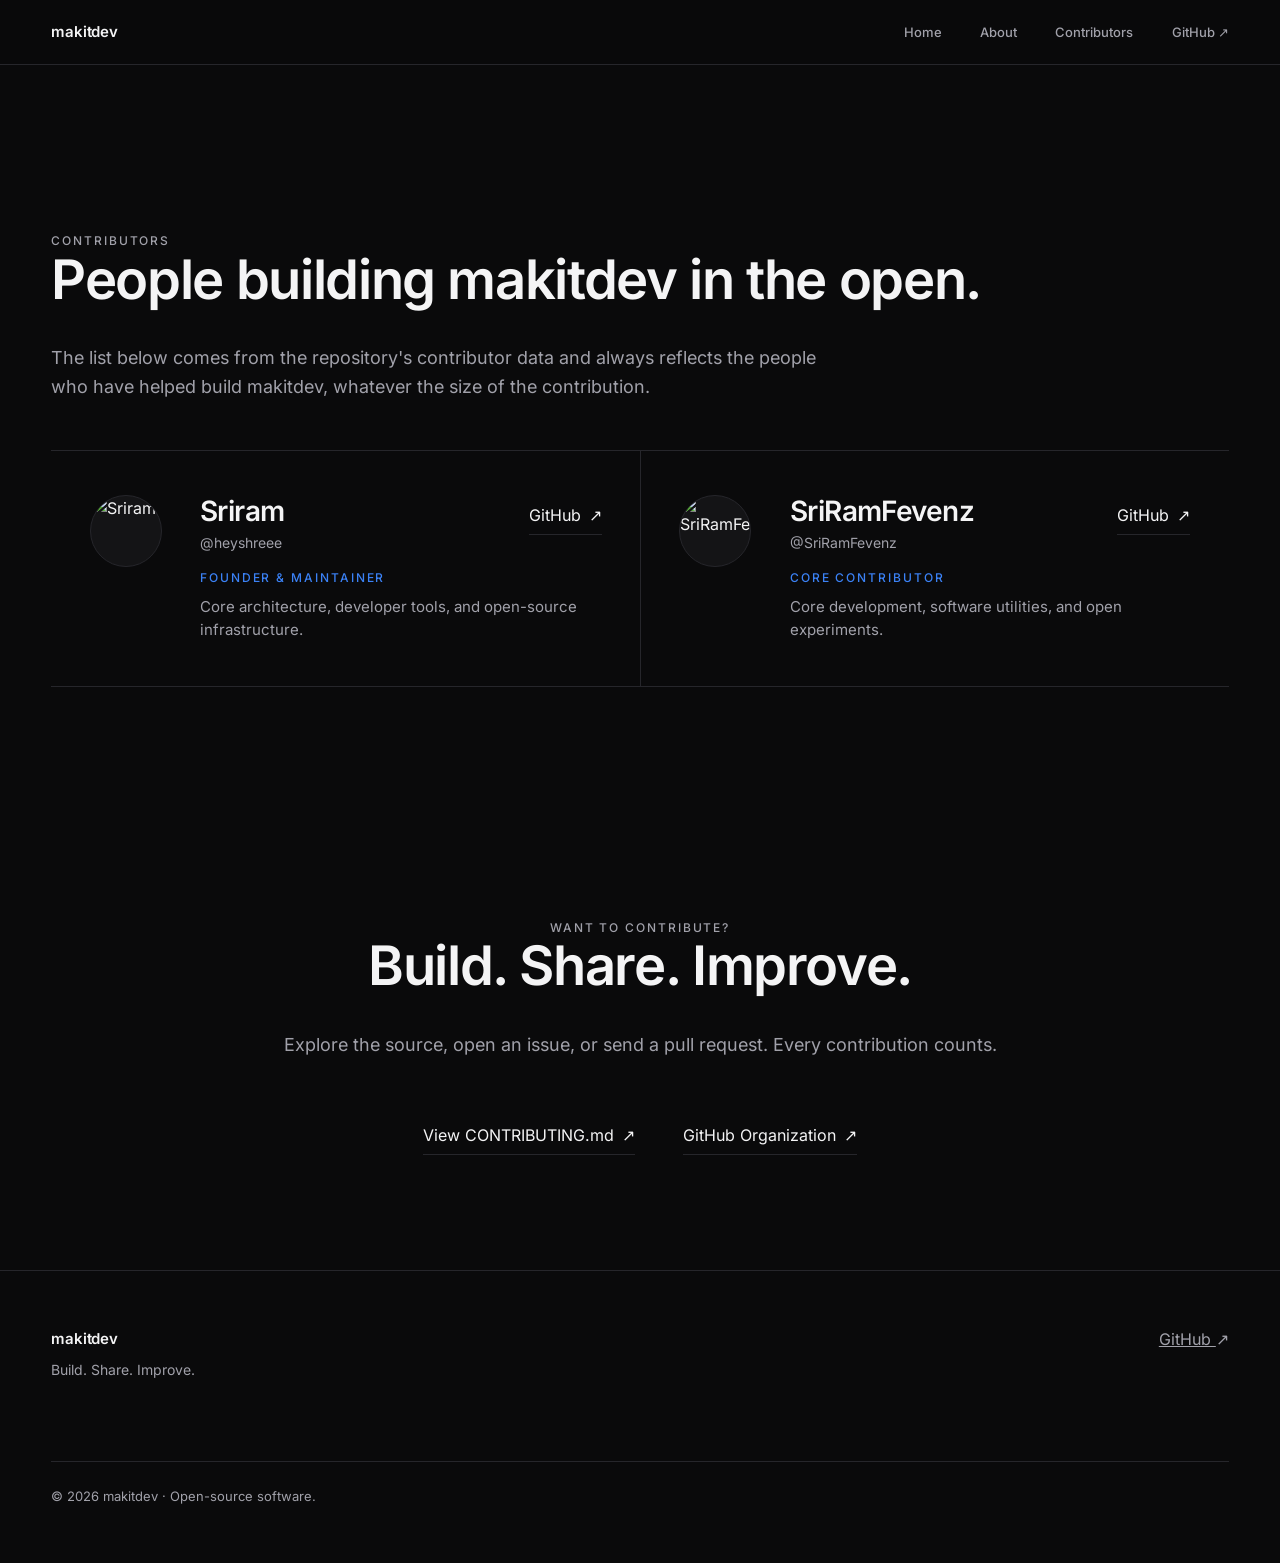
==== contributors/index.html @ a0f76de4 "Merge pull request #1 from heyshreee/main production" ====
<!DOCTYPE html>
<html lang="en">
<head>
  <meta charset="UTF-8">
  <meta name="viewport" content="width=device-width, initial-scale=1">
  <title>Contributors — makitdev</title>
  <meta name="description" content="The people building makitdev, an open-source organization, in the open.">
  <meta name="theme-color" content="#0a0a0b">

  <meta property="og:type" content="website">
  <meta property="og:title" content="Contributors — Build. Share. Improve.">
  <meta property="og:description" content="People building makitdev in the open.">
  <meta property="og:site_name" content="makitdev">

  <link rel="icon" type="image/svg+xml" href="../assets/images/favicon.svg">
  <link rel="preload" href="../assets/fonts/inter-latin.woff2" as="font" type="font/woff2" crossorigin>
  <link rel="stylesheet" href="../assets/css/main.css">
  <link rel="stylesheet" href="../assets/css/contributors.css">

  <script>
    (function () {
      var d = document.documentElement;
      d.classList.add("js");
      if (window.matchMedia("(prefers-reduced-motion: reduce)").matches) {
        d.classList.add("is-loaded");
      } else {
        requestAnimationFrame(function () {
          d.classList.add("is-loaded");
        });
      }
    })();
  </script>
</head>
<body>

  <a class="skip-link" href="#main">Skip to content</a>

  <header class="site-header">
    <div class="container nav-inner">
      <a class="brand" href="../index.html">makitdev</a>
      <nav aria-label="Primary">
        <ul class="nav-links">
          <li><a href="../index.html">Home</a></li>
          <li><a href="../index.html#about">About</a></li>
          <li><a href="./" aria-current="page">Contributors</a></li>
          <li><a class="nav-gh" href="https://github.com/makitdev" target="_blank" rel="noopener noreferrer">GitHub <span class="arrow" aria-hidden="true">↗</span></a></li>
        </ul>
      </nav>
    </div>
  </header>

  <main id="main">

    <!-- Intro -->
    <section class="section" id="contributors" aria-labelledby="contributors-title">
      <div class="container">
        <p class="label">Contributors</p>
        <h1 class="section-title" id="contributors-title">People building makitdev in the open.</h1>
        <p class="statement-copy">The list below comes from the repository's contributor data and always reflects the people who have helped build makitdev, whatever the size of the contribution.</p>
      </div>
    </section>

    <!-- Roster -->
    <section class="section section--tight" id="roster" aria-labelledby="roster-heading">
      <div class="container">
        <h2 class="sr-only" id="roster-heading">Contributor list</h2>
        <ul class="contributors-grid" id="contributors-grid" aria-label="Contributors"></ul>
      </div>
    </section>

    <!-- Contribute -->
    <section class="section section--tight" id="contribute" aria-labelledby="contribute-title">
      <div class="container center">
        <p class="label reveal">Want to contribute?</p>
        <h2 class="section-title reveal" id="contribute-title" style="--reveal-delay: 90ms">Build. Share. Improve.</h2>
        <p class="statement-copy reveal" style="--reveal-delay: 160ms">Explore the source, open an issue, or send a pull request. Every contribution counts.</p>
        <div class="cta-actions reveal" style="--reveal-delay: 240ms">
          <a class="tlink" href="../CONTRIBUTING.md">View CONTRIBUTING.md <span class="arrow" aria-hidden="true">↗</span></a>
          <a class="tlink" href="https://github.com/makitdev" target="_blank" rel="noopener noreferrer">GitHub Organization <span class="arrow" aria-hidden="true">↗</span></a>
        </div>
      </div>
    </section>

  </main>

  <footer class="site-footer">
    <div class="container">
      <div class="footer-top">
        <div>
          <p class="footer-brand">makitdev</p>
          <p class="footer-tagline">Build. Share. Improve.</p>
        </div>
        <a href="https://github.com/makitdev" target="_blank" rel="noopener noreferrer">
          GitHub <span class="arrow" aria-hidden="true">↗</span>
        </a>
      </div>
      <div class="footer-bottom">
        <p>© 2026 makitdev · Open-source software.</p>
      </div>
    </div>
  </footer>

  <script src="../assets/js/main.js" defer></script>
  <script src="../assets/data/contributors.js" defer></script>
  <script src="../assets/js/contributors.js" defer></script>
</body>
</html>
---- assets/css/main.css ----
/* ==========================================================================
   makitdev — editorial stylesheet
   Build. Share. Improve.
   ========================================================================== */

/* ---- Fonts (self-hosted Latin subset of Inter, weights 400–700) --------- */

@font-face {
  font-family: "Inter";
  font-style: normal;
  font-weight: 400 700;
  font-display: swap;
  src: url("../fonts/inter-latin.woff2") format("woff2");
}

/* ---- Design tokens -------------------------------------------------------- */

:root {
  color-scheme: dark;

  --bg: #0a0a0b;
  --surface: #141416;
  --text: #f4f4f5;
  --text-secondary: #a1a1aa;
  --accent: #3b82f6;
  --border: #26262b;

  --container: 1400px;
  --gutter: clamp(24px, 4vw, 64px);

  --font-sans: "Inter", -apple-system, BlinkMacSystemFont, "Helvetica Neue",
    Helvetica, Arial, sans-serif;

  --ease: cubic-bezier(0.16, 1, 0.3, 1);
  --dur: 600ms;
}

/* ---- Base ----------------------------------------------------------------- */

*,
*::before,
*::after {
  box-sizing: border-box;
}

html {
  scroll-behavior: smooth;
  -webkit-text-size-adjust: 100%;
}

body {
  margin: 0;
  background: var(--bg);
  color: var(--text);
  font-family: var(--font-sans);
  font-size: 16px;
  line-height: 1.6;
  overflow-x: clip;
  -webkit-font-smoothing: antialiased;
  -moz-osx-font-smoothing: grayscale;
  text-rendering: optimizeLegibility;
}

::selection {
  background: var(--accent);
  color: #ffffff;
}

img,
svg {
  max-width: 100%;
  height: auto;
  display: block;
}

a {
  color: inherit;
}

a:focus-visible,
button:focus-visible {
  outline: 2px solid var(--accent);
  outline-offset: 4px;
  border-radius: 2px;
}

:focus:not(:focus-visible) {
  outline: none;
}

.container {
  width: 100%;
  max-width: var(--container);
  margin-inline: auto;
  padding-inline: var(--gutter);
}

/* ---- Low-level utilities --------------------------------------------------- */

.sr-only {
  position: absolute;
  width: 1px;
  height: 1px;
  padding: 0;
  margin: -1px;
  overflow: hidden;
  clip: rect(0 0 0 0);
  white-space: nowrap;
  border: 0;
}

.label {
  font-size: 12px;
  font-weight: 500;
  letter-spacing: 0.16em;
  text-transform: uppercase;
  color: var(--text-secondary);
  margin: 0;
}

.arrow {
  display: inline-block;
  font-style: normal;
  transition: transform 300ms var(--ease);
}

/* A refined text link with a moving arrow and a smooth underline. */
.tlink {
  display: inline-flex;
  align-items: baseline;
  gap: 0.5em;
  padding-bottom: 0.3em;
  color: var(--text);
  text-decoration: none;
  border-bottom: 1px solid var(--border);
  transition: color 300ms var(--ease), border-color 300ms var(--ease);
}

.tlink:hover,
.tlink:focus-visible {
  color: var(--accent);
  border-bottom-color: var(--accent);
}

.tlink:hover .arrow,
.tlink:focus-visible .arrow {
  transform: translateX(6px);
}

/* ---- Skip link / a11y ------------------------------------------------------- */

.skip-link {
  position: absolute;
  top: -48px;
  left: 16px;
  z-index: 200;
  padding: 10px 16px;
  background: var(--text);
  color: var(--bg);
  font-size: 14px;
  text-decoration: none;
  transition: top 200ms var(--ease);
}

.skip-link:focus {
  top: 16px;
}

/* ---- Navigation -------------------------------------------------------------- */

.site-header {
  position: sticky;
  top: 0;
  z-index: 100;
  background: rgba(10, 10, 11, 0.86);
  border-bottom: 1px solid var(--border);
  transition: background 300ms var(--ease), box-shadow 300ms var(--ease);
}

.js .site-header.is-scrolled {
  background: rgba(10, 10, 11, 0.95);
  box-shadow: 0 1px 0 rgba(0, 0, 0, 0.4);
}

.nav-inner {
  display: flex;
  align-items: center;
  justify-content: space-between;
  min-height: 64px;
}

.brand {
  font-size: 15px;
  font-weight: 600;
  letter-spacing: -0.01em;
  text-decoration: none;
}

.nav-links {
  display: flex;
  align-items: center;
  gap: clamp(20px, 3vw, 40px);
  list-style: none;
  margin: 0;
  padding: 0;
}

.nav-links a {
  font-size: 13px;
  font-weight: 500;
  color: var(--text-secondary);
  text-decoration: none;
  transition: color 250ms var(--ease);
}

.nav-links a:hover,
.nav-links a:focus-visible {
  color: var(--accent);
}

/* ---- Sections ----------------------------------------------------------------- */

.section {
  padding-block: clamp(96px, 13vw, 168px);
}

.section--tight {
  padding-block: clamp(72px, 9vw, 120px);
}

/* ---- Hero ---------------------------------------------------------------------- */

.hero {
  position: relative;
  min-height: min(92vh, 980px);
  display: flex;
  align-items: center;
  padding-block: clamp(120px, 16vh, 200px) clamp(96px, 14vh, 180px);
}

.hero-inner {
  width: 100%;
}

.hero .label {
  margin-bottom: clamp(28px, 4vw, 48px);
}

.hero h1 {
  margin: 0 0 clamp(28px, 4vw, 48px);
  font-size: clamp(3rem, 9vw, 8rem);
  font-weight: 600;
  line-height: 0.98;
  letter-spacing: -0.035em;
}

.hero h1 .line {
  display: block;
}

.hero p {
  margin: 0 0 clamp(40px, 5vw, 64px);
  max-width: 34em;
  font-size: clamp(1.05rem, 1.5vw, 1.25rem);
  color: var(--text-secondary);
}

.hero-cta {
  font-size: 15px;
  font-weight: 500;
  letter-spacing: 0.01em;
}

/* Hero entrance: hidden only when JS is available. */
.js .hero [data-hero] {
  opacity: 0;
  transform: translateY(20px);
  transition: opacity var(--dur) var(--ease),
    transform var(--dur) var(--ease);
}

.js.is-loaded .hero [data-hero] {
  opacity: 1;
  transform: translateY(0);
}

/* Transition delays (stagger) applied via inline style="--hero-delay: Nms". */
.js .hero [data-hero] {
  transition-delay: var(--hero-delay, 0ms);
}

/* ---- Introduction --------------------------------------------------------------- */

.about-grid {
  display: grid;
  grid-template-columns: minmax(180px, 240px) 1fr;
  gap: clamp(24px, 6vw, 96px);
}

#about {
  scroll-margin-top: 88px;
}

.section-title {
  margin: 0 0 36px;
  font-size: clamp(2rem, 4.5vw, 3.4rem);
  font-weight: 600;
  line-height: 1.06;
  letter-spacing: -0.025em;
}

.section-copy p {
  margin: 0 0 1.25em;
  max-width: 42em;
  font-size: clamp(1.05rem, 1.4vw, 1.2rem);
  color: var(--text-secondary);
}

.section-copy p:last-child {
  margin-bottom: 0;
}

/* ---- Principles ----------------------------------------------------------------- */

.principles {
  display: grid;
}

.principle {
  display: grid;
  grid-template-columns: minmax(56px, 90px) minmax(160px, 240px) 1fr;
  column-gap: clamp(24px, 5vw, 64px);
  row-gap: 16px;
  align-items: baseline;
  padding-block: clamp(40px, 5vw, 56px);
  border-top: 1px solid var(--border);
}

.principle:last-child {
  border-bottom: 1px solid var(--border);
}

.principle-num {
  font-size: 13px;
  font-weight: 500;
  letter-spacing: 0.16em;
  color: var(--text-secondary);
}

.principle h3 {
  margin: 0;
  font-size: clamp(1.5rem, 3vw, 2.4rem);
  font-weight: 600;
  line-height: 1.05;
  letter-spacing: -0.02em;
}

.principle p {
  margin: 0;
  max-width: 30em;
  font-size: clamp(1rem, 1.3vw, 1.125rem);
  color: var(--text-secondary);
}

.section-head {
  margin-bottom: clamp(48px, 7vw, 88px);
}

/* ---- What we build --------------------------------------------------------------- */

.wwb-grid {
  display: grid;
  grid-template-columns: repeat(2, 1fr);
  border-top: 1px solid var(--border);
  border-bottom: 1px solid var(--border);
  list-style: none;
  margin: 0;
  padding: 0;
}

.cat {
  position: relative;
  display: block;
  padding: clamp(32px, 3.5vw, 48px) clamp(24px, 3vw, 40px);
  border-left: 1px solid var(--border);
  border-top: 1px solid var(--border);
  transition: transform 300ms var(--ease), background-color 300ms var(--ease);
}

/* Keep the outside grid clean: children offset the shared border. */
.wwb-grid > .cat:nth-child(n + 3) {
  border-top: 1px solid var(--border);
}

.cat:first-child,
.cat:nth-child(3) {
  border-left: 0;
}

.cat:hover,
.cat:focus-visible {
  background: var(--surface);
  transform: translateX(6px);
}

.cat-top {
  display: flex;
  align-items: baseline;
  justify-content: space-between;
  gap: 16px;
  min-height: 2.5rem;
}

.cat h3 {
  margin: 0;
  font-size: clamp(1.25rem, 2.4vw, 1.75rem);
  font-weight: 600;
  letter-spacing: -0.02em;
  line-height: 1.1;
}

.cat .arrow {
  color: var(--text-secondary);
  font-size: clamp(1.1rem, 2vw, 1.4rem);
  transition: transform 300ms var(--ease), color 300ms var(--ease);
}

.cat:hover .arrow,
.cat:focus-visible .arrow {
  color: var(--accent);
  transform: translateX(6px);
}

.cat-desc {
  margin: 12px 0 0;
  font-size: 15px;
  color: var(--text-secondary);
  max-width: 30em;
}

/* Description layered in on hover (with a focus/touch fallback below). */
.cat-desc {
  display: none;
}

.cat:hover .cat-desc,
.cat:focus-visible .cat-desc {
  display: block;
}

/* Touch / no-precision-pointer devices: always show the description. */
@media (hover: none) {
  .cat-desc {
    display: block;
  }
}

/* ---- Open source ------------------------------------------------------------------- */

.center {
  text-align: center;
  max-width: 52em;
  margin-inline: auto;
}

.statement-copy {
  margin: 0;
  font-size: clamp(1.05rem, 1.4vw, 1.2rem);
  color: var(--text-secondary);
}

.flow {
  display: grid;
  justify-items: center;
  margin: clamp(64px, 9vw, 120px) auto 0;
  max-width: 420px;
  list-style: none;
  padding: 0;
}

.flow-step {
  font-size: clamp(1.125rem, 2vw, 1.5rem);
  font-weight: 600;
  letter-spacing: 0.18em;
  text-transform: uppercase;
  margin: 0;
}

.flow-arrow {
  color: var(--text-secondary);
  font-size: 14px;
  margin: 18px 0;
  line-height: 1;
}

/* ---- CTA ---------------------------------------------------------------------------- */

.cta-link {
  display: inline-flex;
  align-items: baseline;
  gap: 0.4em;
  margin-top: clamp(48px, 7vw, 88px);
  padding-bottom: 0.15em;
  font-size: clamp(1.6rem, 3.2vw, 2.75rem);
  font-weight: 500;
  letter-spacing: -0.02em;
  color: var(--text);
  text-decoration: none;
  background-image: linear-gradient(var(--accent), var(--accent));
  background-repeat: no-repeat;
  background-position: 0 100%;
  background-size: 0% 2px;
  transition: color 350ms var(--ease), background-size 450ms var(--ease);
}

.cta-link .arrow {
  font-size: 0.7em;
}

.cta-link:hover,
.cta-link:focus-visible {
  color: var(--accent);
  background-size: 100% 2px;
}

.cta-link:hover .arrow,
.cta-link:focus-visible .arrow {
  transform: translateX(6px);
}

/* ---- Footer ---------------------------------------------------------------------------- */

.site-footer {
  border-top: 1px solid var(--border);
  padding-block: 56px;
  color: var(--text-secondary);
}

.footer-top {
  display: grid;
  grid-template-columns: 1fr auto;
  gap: 32px;
  align-items: start;
}

.footer-brand {
  margin: 0 0 8px;
  font-size: 15px;
  font-weight: 600;
  letter-spacing: -0.01em;
  color: var(--text);
}

.footer-tagline {
  margin: 0;
  font-size: 14px;
}

.footer-bottom {
  display: flex;
  flex-wrap: wrap;
  gap: 8px 24px;
  justify-content: space-between;
  margin-top: clamp(48px, 7vw, 80px);
  padding-top: 24px;
  border-top: 1px solid var(--border);
  font-size: 13px;
}

.footer-bottom p {
  margin: 0;
}

.footer a {
  font-size: 14px;
  font-weight: 500;
  color: var(--text);
  text-decoration: none;
  transition: color 250ms var(--ease);
}

.footer a:hover,
.footer a:focus-visible {
  color: var(--accent);
}

/* ---- Scroll reveal ----------------------------------------------------------------------- */

/* Hidden only when JS is available; otherwise content stays visible. */
.js .reveal {
  opacity: 0;
  transform: translateY(25px);
}

.js .reveal.in-view {
  opacity: 1;
  transform: translateY(0);
  transition: opacity var(--dur) var(--ease),
    transform var(--dur) var(--ease);
  transition-delay: var(--reveal-delay, 0ms);
}

/* ---- Responsive ------------------------------------------------------------------------------ */

@media (max-width: 1024px) {
  .about-grid {
    grid-template-columns: minmax(140px, 180px) 1fr;
  }
}

@media (max-width: 860px) {
  .about-grid {
    grid-template-columns: 1fr;
    gap: 20px;
  }

  .principle {
    grid-template-columns: 64px 1fr;
  }

  .principle p {
    grid-column: 1 / -1;
    margin-left: 0;
  }

  .wwb-grid {
    grid-template-columns: 1fr;
  }

  .wwb-grid > .cat:nth-child(n + 2) {
    border-top: 1px solid var(--border);
  }

  .cat {
    border-left: 0;
  }

  .contributors-grid {
    grid-template-columns: 1fr;
  }

  .contributors-grid > .contributor:nth-child(n + 2) {
    border-top: 1px solid var(--border);
  }

  .contributor {
    border-left: 0;
  }

  .footer-top {
    grid-template-columns: 1fr;
  }
}

@media (max-width: 480px) {
  :root {
    --gutter: 20px;
  }

  .nav-links .nav-gh {
    display: none;
  }

  .hero h1 {
    letter-spacing: -0.03em;
  }
}

/* ---- Contributors ------------------------------------------------------------------------------- */

#contributors {
  scroll-margin-top: 88px;
}

#contributors.section {
  padding-bottom: clamp(32px, 4vw, 48px);
}

#contributors .statement-copy {
  max-width: 44em;
}

#roster.section--tight {
  padding-top: 0;
}

.contributors-grid {
  display: grid;
  grid-template-columns: repeat(2, minmax(0, 1fr));
  border-top: 1px solid var(--border);
  border-bottom: 1px solid var(--border);
  list-style: none;
  margin: 0;
  padding: 0;
}

.contributor {
  position: relative;
  display: grid;
  grid-template-columns: clamp(56px, 7vw, 72px) minmax(0, 1fr);
  align-items: start;
  gap: clamp(20px, 3vw, 40px);
  padding: clamp(32px, 3.5vw, 48px) clamp(24px, 3vw, 40px);
  border-left: 1px solid var(--border);
  border-top: 1px solid var(--border);
  border-top: 0;
  transition: background-color 300ms var(--ease), transform 300ms var(--ease);
}

/* Keep the outside grid clean: children offset the shared border. */
/* Keep the outside grid clean: left-column children have no left border */
.contributors-grid > .contributor:nth-child(2n + 1) {
  border-left: 0;
}

/* Row 2 and beyond get top divider border */
.contributors-grid > .contributor:nth-child(n + 3) {
  border-top: 1px solid var(--border);
}

.contributor:first-child,
.contributor:nth-child(3) {
  border-left: 0;
}

.contributor:hover,
.contributor:focus-within {
  background: var(--surface);
  transform: translateX(6px);
}

.contributor-avatar {
  width: 100%;
  aspect-ratio: 1;
  border-radius: 50%;
  border: 1px solid var(--border);
  background: var(--surface);
  object-fit: cover;
  flex-shrink: 0;
}

.contributor-body {
  min-width: 0;
}

.contributor-head {
  display: flex;
  align-items: baseline;
  justify-content: space-between;
  flex-wrap: wrap;
  gap: 8px 20px;
  margin-bottom: 12px;
  margin-bottom: 14px;
}

.contributor-name {
  margin: 0;
  font-size: clamp(1.25rem, 2.4vw, 1.75rem);
  font-weight: 600;
  letter-spacing: -0.02em;
  line-height: 1.15;
}

.contributor-handle {
  margin: 4px 0 14px;
  margin: 4px 0 0;
  font-size: 14px;
  color: var(--text-secondary);
}

.contributor-link {
  white-space: nowrap;
  flex-shrink: 0;
}

.contributor-role {
  margin: 0 0 8px;
  font-size: 12px;
  font-weight: 500;
  letter-spacing: 0.16em;
  text-transform: uppercase;
  color: var(--accent);
}

.contributor-desc {
  margin: 0;
  max-width: 30em;
  max-width: 32em;
  font-size: 15px;
  line-height: 1.55;
  color: var(--text-secondary);
}

.contributor .arrow {
  transition: transform 300ms var(--ease), color 300ms var(--ease);
}

.contributor:hover .arrow,
.contributor:focus-within .arrow {
  color: var(--accent);
  transform: translateX(6px);
}

.cta-actions {
  display: flex;
  flex-wrap: wrap;
  justify-content: center;
  gap: clamp(24px, 4vw, 48px);
  margin-top: clamp(40px, 6vw, 64px);
}

/* ---- Reduced motion ----------------------------------------------------------------------------- */

@media (prefers-reduced-motion: reduce) {
  html {
    scroll-behavior: auto;
  }

  *,
  *::before,
  *::after {
    animation-duration: 0.001ms !important;
    animation-iteration-count: 1 !important;
    transition-duration: 0.001ms !important;
    scroll-behavior: auto !important;
  }

  .js .reveal,
  .js .hero [data-hero] {
    opacity: 1;
    transform: none;
    transition: none;
  }
}
---- assets/css/contributors.css ----
/* ==========================================================================
   makitdev — Contributors Page Layout & Alignment
   Philosophy: Clean editorial alignment, seamless vertical rhythm,
   and balanced responsive grid borders.
   ========================================================================== */

/* ---- Section Spacing & Vertical Rhythm ---------------------------------- */

#contributors.section {
  padding-bottom: clamp(32px, 4vw, 48px);
}

#contributors .statement-copy {
  max-width: 44em;
}

#roster.section--tight {
  padding-top: 0;
}

/* ---- Contributors Grid Layout & Borders --------------------------------- */

.contributors-grid {
  display: grid;
  grid-template-columns: repeat(2, minmax(0, 1fr));
  border-top: 1px solid var(--border);
  border-bottom: 1px solid var(--border);
  list-style: none;
  margin: 0;
  padding: 0;
}

/* Individual Contributor Item Layout */
.contributor {
  position: relative;
  display: grid;
  grid-template-columns: clamp(56px, 7vw, 72px) minmax(0, 1fr);
  align-items: start;
  gap: clamp(20px, 3vw, 40px);
  padding: clamp(32px, 3.5vw, 48px) clamp(24px, 3vw, 40px);
  border-left: 1px solid var(--border);
  border-top: 0;
  transition: background-color 300ms var(--ease), transform 300ms var(--ease);
}

/* Left column items have no left border to keep the grid exterior clean */
.contributors-grid > .contributor:nth-child(2n + 1) {
  border-left: 0;
}

/* Row 2 and beyond get top divider border */
.contributors-grid > .contributor:nth-child(n + 3) {
  border-top: 1px solid var(--border);
}

.contributor:hover,
.contributor:focus-within {
  background: var(--surface);
  transform: translateX(6px);
}

/* Contributor Avatar */
.contributor-avatar {
  width: 100%;
  aspect-ratio: 1;
  border-radius: 50%;
  border: 1px solid var(--border);
  background: var(--surface);
  object-fit: cover;
  flex-shrink: 0;
}

/* Contributor Body & Typography Alignment */
.contributor-body {
  min-width: 0;
}

.contributor-head {
  display: flex;
  align-items: baseline;
  justify-content: space-between;
  flex-wrap: wrap;
  gap: 8px 20px;
  margin-bottom: 14px;
}

.contributor-name {
  margin: 0;
  font-size: clamp(1.25rem, 2.4vw, 1.75rem);
  font-weight: 600;
  letter-spacing: -0.02em;
  line-height: 1.15;
}

.contributor-handle {
  margin: 4px 0 0;
  font-size: 14px;
  color: var(--text-secondary);
}

.contributor-link {
  white-space: nowrap;
  flex-shrink: 0;
}

.contributor-role {
  margin: 0 0 8px;
  font-size: 12px;
  font-weight: 500;
  letter-spacing: 0.16em;
  text-transform: uppercase;
  color: var(--accent);
}

.contributor-desc {
  margin: 0;
  max-width: 32em;
  font-size: 15px;
  line-height: 1.55;
  color: var(--text-secondary);
}

.contributor .arrow {
  transition: transform 300ms var(--ease), color 300ms var(--ease);
}

.contributor:hover .arrow,
.contributor:focus-within .arrow {
  color: var(--accent);
  transform: translateX(6px);
}

/* ---- Responsive Breakpoints --------------------------------------------- */

@media (max-width: 860px) {
  .contributors-grid {
    grid-template-columns: 1fr;
  }

  .contributors-grid > .contributor {
    border-left: 0;
  }

  .contributors-grid > .contributor:nth-child(n + 2) {
    border-top: 1px solid var(--border);
  }

  .contributors-grid > .contributor:nth-child(n + 3) {
    border-top: 1px solid var(--border);
  }
}

@media (max-width: 480px) {
  .contributor {
    gap: 16px;
    padding: 24px 20px;
  }
}
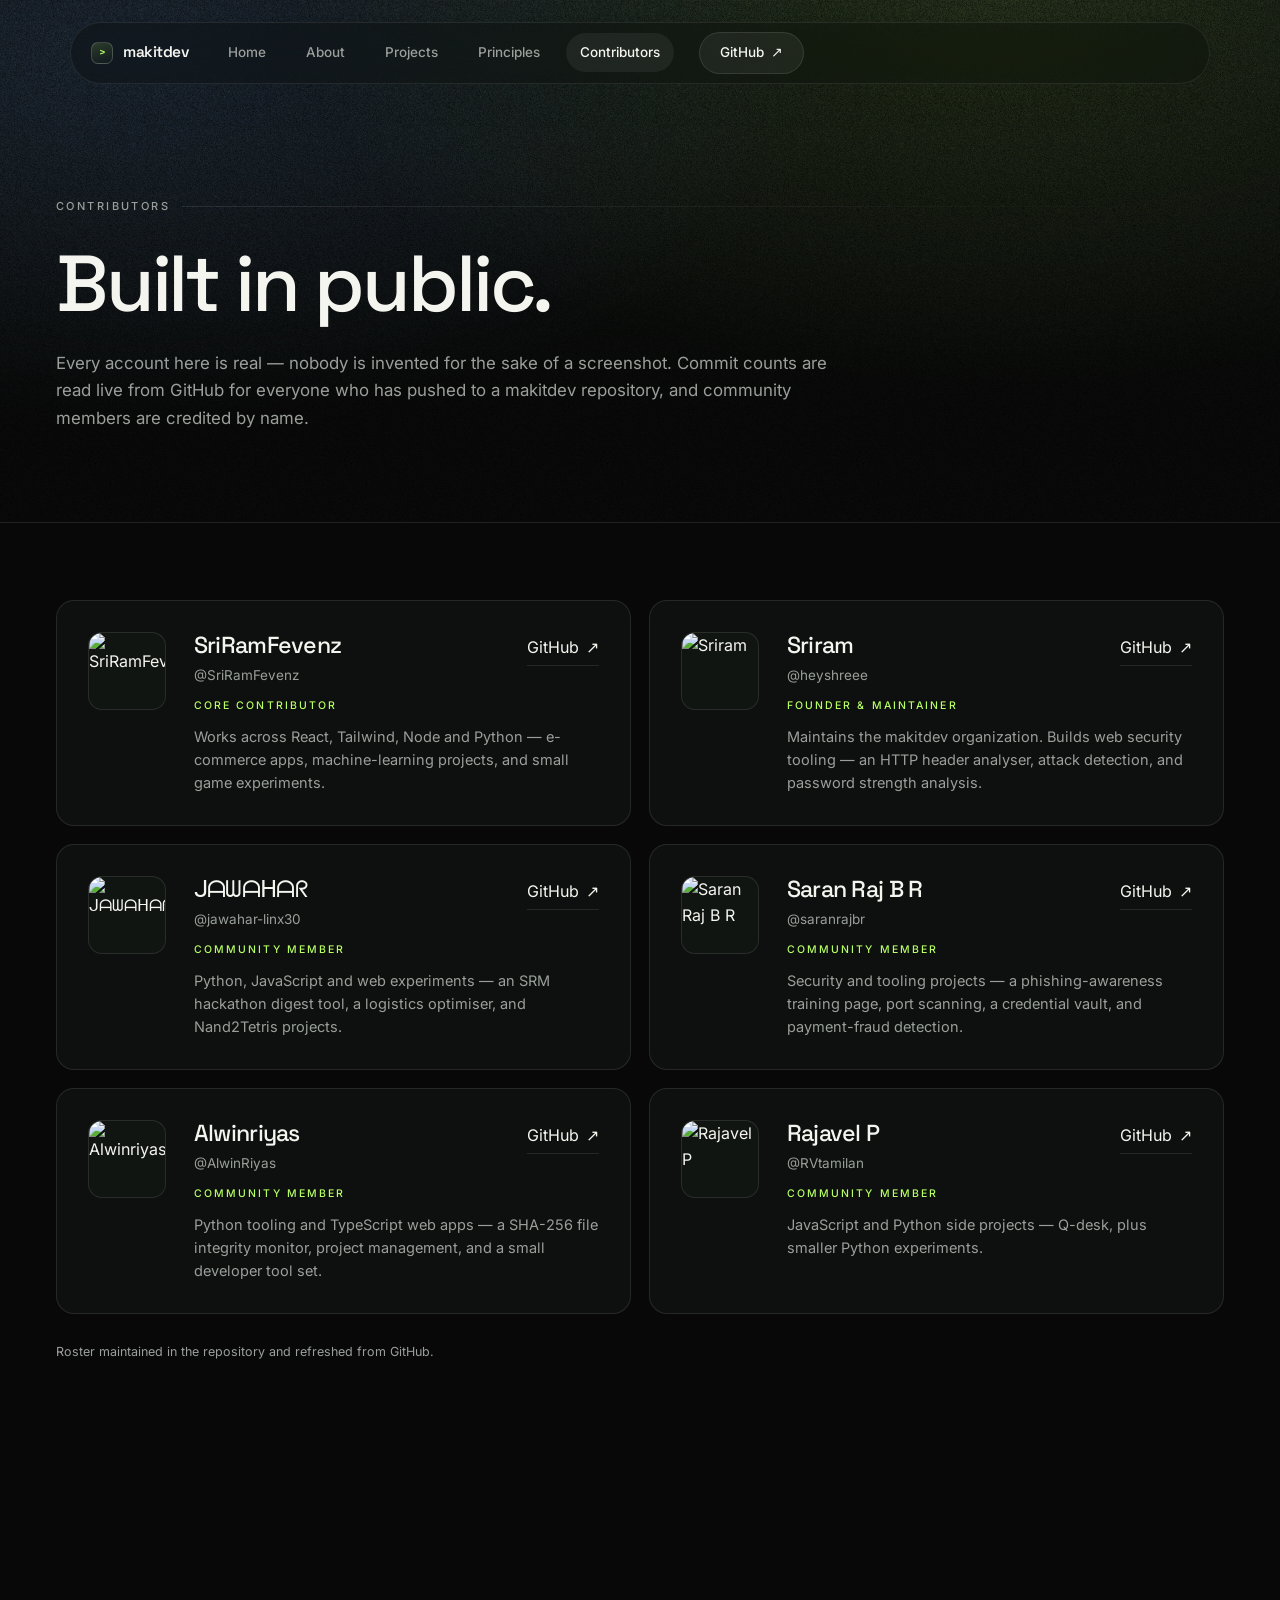
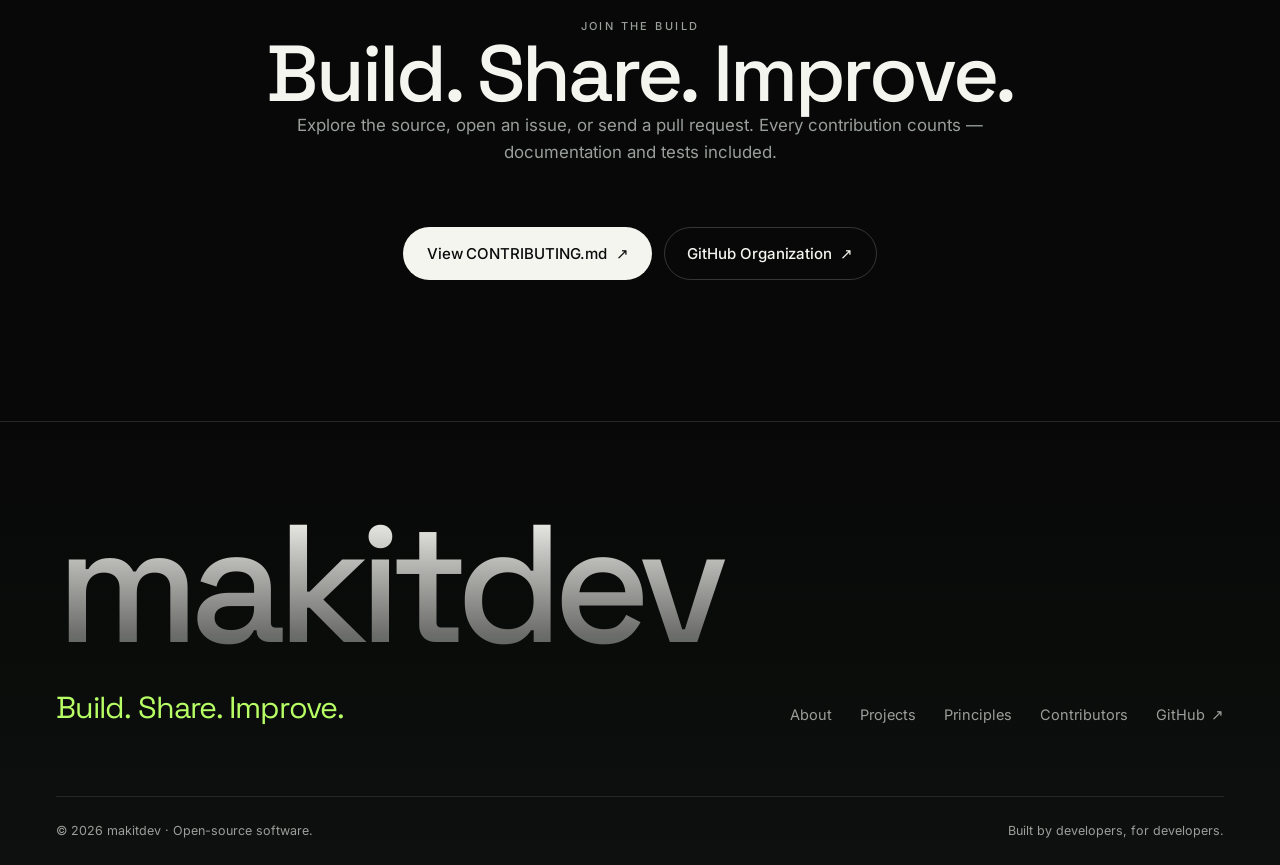
==== commit aa7d0299: "Redesign site and WordPress theme with live GitHub data Rebuild both static pages and mirror the des" ====
--- a/contributors/index.html
+++ b/contributors/index.html
@@ -5,17 +5,63 @@
   <meta name="viewport" content="width=device-width, initial-scale=1">
   <title>Contributors — makitdev</title>
   <meta name="description" content="The people building makitdev, an open-source organization, in the open.">
-  <meta name="theme-color" content="#0a0a0b">
+  <meta name="author" content="makitdev">
+  <meta name="theme-color" content="#070807">
+  <link rel="canonical" href="https://makitdev.wordpress.com/contributors/">
 
   <meta property="og:type" content="website">
-  <meta property="og:title" content="Contributors — Build. Share. Improve.">
-  <meta property="og:description" content="People building makitdev in the open.">
+  <meta property="og:url" content="https://makitdev.wordpress.com/contributors/">
+  <meta property="og:title" content="Contributors — makitdev">
+  <meta property="og:description" content="The people building makitdev, an open-source organization, in the open.">
   <meta property="og:site_name" content="makitdev">
+  <meta property="og:image" content="https://makitdev.wordpress.com/assets/images/og-1200x630.png">
+  <meta property="og:image:width" content="1200">
+  <meta property="og:image:height" content="630">
+  <meta property="og:image:alt" content="Contributors — makitdev">
+
+  <meta name="twitter:card" content="summary_large_image">
+  <meta name="twitter:title" content="Contributors — makitdev">
+  <meta name="twitter:description" content="The people building makitdev, an open-source organization, in the open.">
+  <meta name="twitter:image" content="https://makitdev.wordpress.com/assets/images/og-1200x630.png">
+
+  <script type="application/ld+json">
+  {
+    "@context": "https://schema.org",
+    "@graph": [
+      {
+        "@type": "Organization",
+        "@id": "https://makitdev.wordpress.com/#organization",
+        "name": "makitdev",
+        "alternateName": "make it developers",
+        "url": "https://makitdev.wordpress.com/",
+        "sameAs": ["https://github.com/makitdev"],
+        "logo": "https://makitdev.wordpress.com/assets/images/favicon.svg"
+      },
+      {
+        "@type": "WebSite",
+        "@id": "https://makitdev.wordpress.com/#website",
+        "url": "https://makitdev.wordpress.com/",
+        "name": "makitdev",
+        "publisher": { "@id": "https://makitdev.wordpress.com/#organization" }
+      },
+      {
+        "@type": "WebPage",
+        "@id": "https://makitdev.wordpress.com/contributors/#webpage",
+        "url": "https://makitdev.wordpress.com/contributors/",
+        "name": "Contributors — makitdev",
+        "description": "The people building makitdev, an open-source organization, in the open.",
+        "isPartOf": { "@id": "https://makitdev.wordpress.com/#website" },
+        "about": { "@id": "https://makitdev.wordpress.com/#organization" }
+      }
+    ]
+  }
+  </script>
 
   <link rel="icon" type="image/svg+xml" href="../assets/images/favicon.svg">
+  <link rel="preload" href="../assets/fonts/space-grotesk-latin.woff2" as="font" type="font/woff2" crossorigin>
   <link rel="preload" href="../assets/fonts/inter-latin.woff2" as="font" type="font/woff2" crossorigin>
-  <link rel="stylesheet" href="../assets/css/main.css">
-  <link rel="stylesheet" href="../assets/css/contributors.css">
+  <link rel="stylesheet" href="../assets/css/main.min.css">
+  <link rel="stylesheet" href="../assets/css/contributors.min.css">
 
   <script>
     (function () {
@@ -24,8 +70,13 @@
       if (window.matchMedia("(prefers-reduced-motion: reduce)").matches) {
         d.classList.add("is-loaded");
       } else {
+        // Two frames on purpose: the first lets the browser paint the initial
+        // hidden state, the second flips to the visible state. A single rAF
+        // fires before the first paint, so the transition never ran at all.
         requestAnimationFrame(function () {
-          d.classList.add("is-loaded");
+          requestAnimationFrame(function () {
+            d.classList.add("is-loaded");
+          });
         });
       }
     })();
@@ -36,27 +87,58 @@
   <a class="skip-link" href="#main">Skip to content</a>
 
   <header class="site-header">
-    <div class="container nav-inner">
-      <a class="brand" href="../index.html">makitdev</a>
+    <div class="nav">
+      <a class="brand" href="../index.html">
+        <span class="brand-mark" aria-hidden="true"></span>
+        <span>makitdev</span>
+      </a>
       <nav aria-label="Primary">
         <ul class="nav-links">
           <li><a href="../index.html">Home</a></li>
-          <li><a href="../index.html#about">About</a></li>
+          <li><a href="index.html#about">About</a></li>
+          <li><a href="index.html#projects">Projects</a></li>
+          <li><a href="index.html#principles">Principles</a></li>
           <li><a href="./" aria-current="page">Contributors</a></li>
-          <li><a class="nav-gh" href="https://github.com/makitdev" target="_blank" rel="noopener noreferrer">GitHub <span class="arrow" aria-hidden="true">↗</span></a></li>
         </ul>
       </nav>
+      <a class="nav-gh" href="https://github.com/makitdev" target="_blank" rel="noopener noreferrer">GitHub <span class="arrow" aria-hidden="true">↗</span></a>
+      <button class="nav-toggle" type="button" aria-expanded="false" aria-controls="nav-drawer">
+        <span class="nav-toggle-bars" aria-hidden="true"><span></span><span></span><span></span></span>
+        Menu
+      </button>
     </div>
   </header>
 
+  <div class="nav-scrim" hidden></div>
+  <div class="nav-drawer" id="nav-drawer" hidden>
+    <nav aria-label="Mobile">
+      <ul class="nav-drawer-list">
+        <li><a href="../index.html" style="--drawer-delay:80ms"><span>Home</span><span class="nav-drawer-index">01</span></a></li>
+        <li><a href="index.html#about" style="--drawer-delay:130ms"><span>About</span><span class="nav-drawer-index">02</span></a></li>
+        <li><a href="index.html#projects" style="--drawer-delay:180ms"><span>Projects</span><span class="nav-drawer-index">03</span></a></li>
+        <li><a href="index.html#principles" style="--drawer-delay:230ms"><span>Principles</span><span class="nav-drawer-index">04</span></a></li>
+        <li><a href="./" style="--drawer-delay:280ms"><span>Contributors</span><span class="nav-drawer-index">05</span></a></li>
+      </ul>
+      <a class="btn btn--ghost nav-drawer-gh" href="https://github.com/makitdev" target="_blank" rel="noopener noreferrer">GitHub <span class="arrow" aria-hidden="true">↗</span></a>
+    </nav>
+  </div>
+
   <main id="main">
 
     <!-- Intro -->
-    <section class="section" id="contributors" aria-labelledby="contributors-title">
+    <section class="page-hero" id="contributors" aria-labelledby="contributors-title">
+      <div class="page-hero-media" aria-hidden="true">
+        <div class="grain"></div>
+      </div>
       <div class="container">
-        <p class="label">Contributors</p>
-        <h1 class="section-title" id="contributors-title">People building makitdev in the open.</h1>
-        <p class="statement-copy">The list below comes from the repository's contributor data and always reflects the people who have helped build makitdev, whatever the size of the contribution.</p>
+        <p class="label reveal">Contributors</p>
+        <h1 class="section-title" id="contributors-title">Built in public.</h1>
+        <p class="statement-copy">
+          Every account here is real — nobody is invented for the sake of a
+          screenshot. Commit counts are read live from GitHub for everyone who
+          has pushed to a makitdev repository, and community members are
+          credited by name.
+        </p>
       </div>
     </section>
 
@@ -65,18 +147,26 @@
       <div class="container">
         <h2 class="sr-only" id="roster-heading">Contributor list</h2>
         <ul class="contributors-grid" id="contributors-grid" aria-label="Contributors"></ul>
+        <p class="repo-note" id="roster-note"></p>
       </div>
     </section>
 
     <!-- Contribute -->
-    <section class="section section--tight" id="contribute" aria-labelledby="contribute-title">
+    <section class="section" id="contribute" aria-labelledby="contribute-title">
       <div class="container center">
-        <p class="label reveal">Want to contribute?</p>
-        <h2 class="section-title reveal" id="contribute-title" style="--reveal-delay: 90ms">Build. Share. Improve.</h2>
-        <p class="statement-copy reveal" style="--reveal-delay: 160ms">Explore the source, open an issue, or send a pull request. Every contribution counts.</p>
-        <div class="cta-actions reveal" style="--reveal-delay: 240ms">
-          <a class="tlink" href="../CONTRIBUTING.md">View CONTRIBUTING.md <span class="arrow" aria-hidden="true">↗</span></a>
-          <a class="tlink" href="https://github.com/makitdev" target="_blank" rel="noopener noreferrer">GitHub Organization <span class="arrow" aria-hidden="true">↗</span></a>
+        <p class="label label--bare reveal" style="justify-content:center">Join The Build</p>
+        <h2 class="section-title reveal" id="contribute-title" style="--reveal-delay:90ms">Build. Share. Improve.</h2>
+        <p class="statement-copy reveal" style="--reveal-delay:160ms">
+          Explore the source, open an issue, or send a pull request. Every
+          contribution counts — documentation and tests included.
+        </p>
+        <div class="cta-actions reveal" style="--reveal-delay:240ms">
+          <a class="btn" href="https://github.com/makitdev/makitdev/blob/main/CONTRIBUTING.md" target="_blank" rel="noopener noreferrer">
+            View CONTRIBUTING.md <span class="arrow" aria-hidden="true">↗</span>
+          </a>
+          <a class="btn btn--ghost" href="https://github.com/makitdev" target="_blank" rel="noopener noreferrer">
+            GitHub Organization <span class="arrow" aria-hidden="true">↗</span>
+          </a>
         </div>
       </div>
     </section>
@@ -87,21 +177,28 @@
     <div class="container">
       <div class="footer-top">
         <div>
-          <p class="footer-brand">makitdev</p>
+          <p class="footer-word">makitdev</p>
           <p class="footer-tagline">Build. Share. Improve.</p>
         </div>
-        <a href="https://github.com/makitdev" target="_blank" rel="noopener noreferrer">
-          GitHub <span class="arrow" aria-hidden="true">↗</span>
-        </a>
+        <ul class="footer-links">
+          <li><a href="index.html#about">About</a></li>
+          <li><a href="index.html#projects">Projects</a></li>
+          <li><a href="index.html#principles">Principles</a></li>
+          <li><a href="./">Contributors</a></li>
+          <li><a href="https://github.com/makitdev" target="_blank" rel="noopener noreferrer">GitHub <span class="arrow" aria-hidden="true">↗</span></a></li>
+        </ul>
       </div>
       <div class="footer-bottom">
         <p>© 2026 makitdev · Open-source software.</p>
+        <p>Built by developers, for developers.</p>
       </div>
     </div>
   </footer>
 
+  <script src="../assets/data/contributors.js" defer></script>
+  <script src="../assets/js/github.js" defer></script>
+  <script src="../assets/js/community.js" defer></script>
   <script src="../assets/js/main.js" defer></script>
-  <script src="../assets/data/contributors.js" defer></script>
   <script src="../assets/js/contributors.js" defer></script>
 </body>
-</html>
+</html>
--- a/assets/css/main.min.css
+++ b/assets/css/main.min.css
@@ -0,0 +1 @@
+@font-face{font-family:"Space Grotesk";font-style:normal;font-weight:300 700;font-display:swap;src:url("../fonts/space-grotesk-latin.woff2") format("woff2")}@font-face{font-family:"Inter";font-style:normal;font-weight:400 700;font-display:swap;src:url("../fonts/inter-latin.woff2") format("woff2")}:root{color-scheme:dark;--bg:#070807;--bg-alt:#0d100e;--surface:#111512;--text:#f5f5f0;--text-2:#9a9f9b;--muted:#626863;--accent:#b8ff65;--accent-2:#7cff9b;--border:rgba(255,255,255,0.1);--border-strong:rgba(255,255,255,0.18);--glass:rgba(13,16,14,0.62);--glass-solid:rgba(10,12,11,0.86);--container:1320px;--gutter:clamp(20px,4.4vw,56px);--font-display:"Space Grotesk","Inter",-apple-system,BlinkMacSystemFont,"Helvetica Neue",Arial,sans-serif;--font-sans:"Inter",-apple-system,BlinkMacSystemFont,"Helvetica Neue",Helvetica,Arial,sans-serif;--ease:cubic-bezier(0.16,1,0.3,1);--ease-soft:cubic-bezier(0.22,0.61,0.36,1);--dur:700ms;--nav-h:62px;--nav-top:clamp(14px,2.4vh,26px)}*,*::before,*::after{box-sizing:border-box}html{scroll-behavior:smooth;-webkit-text-size-adjust:100%}body{margin:0;background:var(--bg);color:var(--text);font-family:var(--font-sans);font-size:16px;line-height:1.6;overflow-x:clip;-webkit-font-smoothing:antialiased;-moz-osx-font-smoothing:grayscale;text-rendering:optimizeLegibility}body.is-locked{overflow:hidden}::selection{background:var(--accent);color:#060806}img,svg,canvas{max-width:100%;display:block}a{color:inherit;text-decoration:none}h1,h2,h3,h4{font-family:var(--font-display);font-weight:500;letter-spacing:-0.035em;line-height:1;text-wrap:balance}p{text-wrap:pretty}:focus-visible{outline:2px solid var(--accent);outline-offset:3px;border-radius:3px}:focus:not(:focus-visible){outline:none}.sr-only{position:absolute;width:1px;height:1px;padding:0;margin:-1px;overflow:hidden;clip:rect(0 0 0 0);white-space:nowrap;border:0}.skip-link{position:fixed;top:-60px;left:16px;z-index:200;padding:12px 18px;background:var(--text);color:var(--bg);font-size:14px;border-radius:999px;transition:top 240ms var(--ease)}.skip-link:focus{top:16px}.container{width:100%;max-width:var(--container);margin-inline:auto;padding-inline:var(--gutter)}.center{text-align:center;max-width:56em;margin-inline:auto}.label{display:flex;align-items:center;gap:12px;margin:0;font-family:var(--font-sans);font-size:11px;font-weight:500;letter-spacing:0.22em;text-transform:uppercase;color:var(--text-2)}.label::after{content:"";flex:1;height:1px;background:linear-gradient(90deg,var(--border) 0%,transparent 100%)}.label--bare::after{display:none}.eyebrow{font-family:var(--font-sans);font-size:11px;font-weight:500;letter-spacing:0.22em;text-transform:uppercase;color:var(--text-2)}.section-title{margin:0;font-size:clamp(2.4rem,6.2vw,5.4rem);font-weight:500;line-height:0.96;letter-spacing:-0.04em}.lede{margin:0;max-width:40em;font-size:clamp(1.05rem,1.35vw,1.2rem);line-height:1.62;color:var(--text-2)}.statement-copy{margin:0;font-size:clamp(1.05rem,1.3vw,1.15rem);line-height:1.65;color:var(--text-2)}.arrow{display:inline-block;font-style:normal;transition:transform 340ms var(--ease)}.tlink{display:inline-flex;align-items:baseline;gap:0.45em;padding-bottom:0.28em;color:var(--text);border-bottom:1px solid var(--border);transition:color 300ms var(--ease),border-color 300ms var(--ease)}.tlink:hover,.tlink:focus-visible{color:var(--accent);border-bottom-color:var(--accent)}.tlink:hover .arrow,.tlink:focus-visible .arrow{transform:translate(5px,-2px)}.btn{--btn-bg:var(--text);--btn-fg:#0a0c0b;display:inline-flex;align-items:center;justify-content:center;gap:0.55em;min-height:52px;padding:0.9em 1.5em;background:var(--btn-bg);color:var(--btn-fg);font-family:var(--font-sans);font-size:15px;font-weight:500;letter-spacing:-0.005em;white-space:nowrap;border:1px solid transparent;border-radius:999px;cursor:pointer;transition:transform 420ms var(--ease),padding 420ms var(--ease),background-color 300ms var(--ease),border-color 300ms var(--ease),color 300ms var(--ease),box-shadow 420ms var(--ease)}.btn:hover,.btn:focus-visible{transform:translateY(-2px);padding-inline:1.75em}.btn:active{transform:translateY(0)}.btn--ghost{--btn-bg:transparent;--btn-fg:var(--text);border-color:var(--border-strong)}.btn--ghost:hover,.btn--ghost:focus-visible{border-color:rgba(184,255,101,0.5);color:var(--accent)}.btn--accent{--btn-bg:var(--accent);--btn-fg:#0a0c0b}.btn--accent:hover,.btn--accent:focus-visible{box-shadow:0 10px 40px -12px rgba(184,255,101,0.55)}.btn--small{min-height:42px;font-size:13.5px}.btn:hover .arrow,.btn:focus-visible .arrow{transform:translate(4px,-2px)}.grain{position:absolute;inset:-50%;background-image:url("../images/grain.png");background-size:256px 256px;opacity:0.5;pointer-events:none;mix-blend-mode:overlay}.site-header{position:fixed;inset:0 0 auto;z-index:120;display:flex;justify-content:center;padding-inline:var(--gutter);padding-top:var(--nav-top);pointer-events:none}.nav{pointer-events:auto;display:flex;align-items:center;gap:clamp(12px,2vw,28px);width:min(100%,1140px);min-height:var(--nav-h);padding:8px 8px 8px 20px;background:rgba(12,15,13,0.42);border:1px solid rgba(255,255,255,0.08);border-radius:999px;backdrop-filter:blur(18px) saturate(140%);-webkit-backdrop-filter:blur(18px) saturate(140%);box-shadow:0 18px 50px -30px rgba(0,0,0,0.9);transition:background-color 420ms var(--ease),border-color 420ms var(--ease),box-shadow 420ms var(--ease),transform 420ms var(--ease)}.js .site-header.is-scrolled .nav{background:var(--glass-solid);border-color:rgba(255,255,255,0.12);box-shadow:0 24px 60px -28px rgba(0,0,0,0.95),inset 0 1px 0 rgba(255,255,255,0.04)}.brand{display:inline-flex;align-items:center;gap:10px;font-family:var(--font-display);font-size:15.5px;font-weight:600;letter-spacing:-0.03em;white-space:nowrap;transition:color 260ms var(--ease)}.brand:hover,.brand:focus-visible{color:var(--accent)}.brand-mark{position:relative;width:22px;height:22px;border:1px solid var(--border-strong);border-radius:7px;background:linear-gradient(160deg,rgba(184,255,101,0.16),rgba(184,255,101,0));transition:border-color 300ms var(--ease),transform 400ms var(--ease)}.brand-mark::before{content:">";position:absolute;inset:0;display:grid;place-items:center;font-family:var(--font-display);font-size:11px;font-weight:600;color:var(--accent)}.brand:hover .brand-mark,.brand:focus-visible .brand-mark{border-color:rgba(184,255,101,0.55);transform:rotate(-6deg)}.nav-links{display:flex;align-items:center;gap:clamp(4px,1.4vw,12px);list-style:none;margin:0;padding:0;margin-inline:auto}.nav-links a{position:relative;display:inline-flex;align-items:center;gap:6px;padding:9px 14px;font-size:13.5px;font-weight:500;color:var(--text-2);border-radius:999px;transition:color 260ms var(--ease),background-color 260ms var(--ease)}.nav-links a:hover,.nav-links a:focus-visible,.nav-links a[aria-current="page"]{color:var(--text);background:rgba(255,255,255,0.06)}.nav-links a.is-current{color:var(--text)}.nav-links a.is-current::before{content:"";width:5px;height:5px;border-radius:50%;background:var(--accent);box-shadow:0 0 10px rgba(184,255,101,0.8)}.nav-gh{display:inline-flex;align-items:center;gap:0.45em;min-height:42px;padding:0 20px;background:rgba(255,255,255,0.06);border:1px solid var(--border);border-radius:999px;font-size:13.5px;font-weight:500;color:var(--text);transition:background-color 300ms var(--ease),border-color 300ms var(--ease),color 300ms var(--ease),transform 420ms var(--ease)}.nav-gh:hover,.nav-gh:focus-visible{background:rgba(255,255,255,0.1);border-color:rgba(184,255,101,0.45);color:var(--accent);transform:translateY(-1px)}.nav-gh:hover .arrow,.nav-gh:focus-visible .arrow{transform:translate(3px,-2px)}.nav-toggle{display:none;align-items:center;gap:10px;min-height:42px;padding:0 16px;margin-left:auto;background:rgba(255,255,255,0.06);color:var(--text);border:1px solid var(--border);border-radius:999px;font-family:var(--font-sans);font-size:13px;font-weight:500;letter-spacing:0.02em;cursor:pointer;transition:border-color 300ms var(--ease),color 300ms var(--ease)}.nav-toggle:hover,.nav-toggle:focus-visible{border-color:rgba(184,255,101,0.45);color:var(--accent)}.nav-toggle-bars{position:relative;width:16px;height:10px}.nav-toggle-bars span{position:absolute;left:0;width:100%;height:1.5px;background:currentColor;border-radius:2px;transition:transform 380ms var(--ease),opacity 240ms var(--ease)}.nav-toggle-bars span:nth-child(1){top:0}.nav-toggle-bars span:nth-child(2){top:4px}.nav-toggle-bars span:nth-child(3){top:8px}.nav-toggle[aria-expanded="true"] .nav-toggle-bars span:nth-child(1){transform:translateY(4px) rotate(45deg)}.nav-toggle[aria-expanded="true"] .nav-toggle-bars span:nth-child(2){opacity:0;transform:scaleX(0.4)}.nav-toggle[aria-expanded="true"] .nav-toggle-bars span:nth-child(3){transform:translateY(-4px) rotate(-45deg)}.nav-scrim{position:fixed;inset:0;z-index:110;background:rgba(4,5,4,0.6);backdrop-filter:blur(3px);-webkit-backdrop-filter:blur(3px);opacity:0;visibility:hidden;transition:opacity 420ms var(--ease),visibility 420ms var(--ease)}.js .nav-scrim.is-open{opacity:1;visibility:visible}.nav-drawer{position:fixed;top:calc(var(--nav-top) + var(--nav-h) + 8px);left:var(--gutter);right:var(--gutter);z-index:115;display:grid;gap:2px;padding:14px;background:rgba(10,13,11,0.92);border:1px solid rgba(255,255,255,0.1);border-radius:28px;backdrop-filter:blur(22px) saturate(140%);-webkit-backdrop-filter:blur(22px) saturate(140%);box-shadow:0 40px 80px -40px rgba(0,0,0,0.95);opacity:0;visibility:hidden;transform:translateY(-12px) scale(0.98);transform-origin:top center;transition:opacity 420ms var(--ease),transform 520ms var(--ease),visibility 420ms var(--ease)}.js .nav-drawer.is-open{opacity:1;visibility:visible;transform:translateY(0) scale(1)}.nav-drawer-list{display:grid;gap:2px;margin:0;padding:0;list-style:none}.nav-drawer a{display:flex;align-items:baseline;justify-content:space-between;gap:16px;padding:16px 16px 18px;font-family:var(--font-display);font-size:clamp(1.6rem,7vw,2.2rem);font-weight:500;letter-spacing:-0.035em;color:var(--text);border-bottom:1px solid var(--border);opacity:0;transform:translateY(14px)}.nav-drawer li:last-child a{border-bottom:0}.js .nav-drawer.is-open a{opacity:1;transform:translateY(0);transition:opacity 520ms var(--ease),transform 520ms var(--ease),color 260ms var(--ease);transition-delay:var(--drawer-delay,0ms)}.nav-drawer a:hover,.nav-drawer a:focus-visible{color:var(--accent)}.nav-drawer-index{font-family:var(--font-sans);font-size:11px;letter-spacing:0.2em;color:var(--muted)}.nav-drawer-gh{margin-top:12px}.hero{position:relative;isolation:isolate;overflow:clip;min-height:min(100svh,1120px);display:flex;align-items:center;padding-block:clamp(118px,17vh,190px) clamp(128px,16vh,170px)}.hero-media{position:absolute;inset:0;z-index:-3;overflow:hidden;transform:translate3d(0,var(--hero-shift,0px),0);will-change:transform}.hero-img{width:100%;height:100%;object-fit:cover;object-position:center;transform:scale(1.08)}.js .hero-img{animation:hero-drift 38s var(--ease-soft) infinite alternate}@keyframes hero-drift{from{transform:scale(1.06) translate3d(-1.2%,-1%,0)}to{transform:scale(1.14) translate3d(1.2%,1.4%,0)}}.hero-canvas{position:absolute;inset:0;width:100%;height:100%;opacity:0.55;mix-blend-mode:screen}.hero-shade{position:absolute;inset:0;z-index:-2;background:radial-gradient( 120% 85% at 50% 42%,rgba(7,8,7,0.18) 0%,rgba(7,8,7,0.62) 58%,rgba(7,8,7,0.9) 100% ),linear-gradient( 180deg,rgba(7,8,7,0.78) 0%,rgba(7,8,7,0.28) 26%,rgba(7,8,7,0.42) 62%,rgba(7,8,7,0.96) 100% )}.hero-vignette{position:absolute;inset:0;z-index:-1;pointer-events:none;box-shadow:inset 0 0 clamp(120px,18vw,260px) clamp(40px,6vw,90px) rgba(0,0,0,0.55)}.hero-inner{position:relative;display:grid;justify-items:center;gap:0;width:100%;max-width:1160px;margin-inline:auto;text-align:center}.hero-badge{display:inline-flex;align-items:center;gap:10px;padding:9px 18px;margin-bottom:clamp(20px,2.8vh,42px);background:rgba(255,255,255,0.04);border:1px solid rgba(255,255,255,0.12);border-radius:999px;backdrop-filter:blur(10px);-webkit-backdrop-filter:blur(10px);font-size:10.5px;font-weight:500;letter-spacing:0.24em;text-transform:uppercase;color:var(--text-2);white-space:nowrap}.hero-badge-dot{position:relative;width:6px;height:6px;border-radius:50%;background:var(--accent);box-shadow:0 0 12px rgba(184,255,101,0.9)}.js .hero-badge-dot::after{content:"";position:absolute;inset:-4px;border-radius:50%;border:1px solid rgba(184,255,101,0.5);animation:pulse-dot 3.4s var(--ease-soft) infinite}@keyframes pulse-dot{0%{transform:scale(0.6);opacity:0.9}70%,100%{transform:scale(1.9);opacity:0}}.hero h1{margin:0;font-size:clamp(3.6rem,min(12.4vw,16.5vh),10.5rem);font-weight:500;line-height:0.84;letter-spacing:-0.055em;text-transform:none}.hero-line{display:block;overflow:hidden;padding-bottom:0.06em}.hero-line>span{display:block}.js .hero-line>span{transform:translateY(105%);transition:transform 1100ms var(--ease);transition-delay:var(--line-delay,0ms)}.js.is-loaded .hero-line>span{transform:translateY(0)}.hero h1 em{font-style:normal;color:var(--accent)}.hero-copy{margin:clamp(20px,2.6vh,38px) 0 0;max-width:46ch;font-size:clamp(1rem,1.35vw,1.16rem);line-height:1.6;color:var(--text-2)}.hero-actions{display:flex;flex-wrap:wrap;justify-content:center;gap:12px;margin-top:clamp(22px,3vh,42px)}.hero-float{position:absolute;right:0;bottom:clamp(-6px,-1vh,0px);display:inline-flex;align-items:center;gap:9px;padding:10px 16px;background:rgba(13,16,14,0.7);border:1px solid var(--border);border-radius:999px;backdrop-filter:blur(12px);-webkit-backdrop-filter:blur(12px);font-size:11.5px;letter-spacing:0.04em;color:var(--text-2);white-space:nowrap;box-shadow:0 20px 50px -34px rgba(0,0,0,0.9)}.hero-float::before{content:"";width:5px;height:5px;border-radius:50%;background:var(--accent-2);box-shadow:0 0 10px rgba(124,255,155,0.8)}.js .hero [data-hero]{opacity:0;transform:translateY(18px);transition:opacity 900ms var(--ease),transform 900ms var(--ease);transition-delay:var(--hero-delay,0ms)}.js.is-loaded .hero [data-hero]{opacity:1;transform:translateY(0)}.hero-metrics{position:absolute;left:var(--gutter);right:var(--gutter);bottom:clamp(20px,3.4vh,34px);display:grid;grid-template-columns:repeat(4,minmax(0,1fr));border-top:1px solid var(--border)}.hero-metrics li{padding:clamp(14px,1.8vh,20px) clamp(14px,2vw,26px) clamp(10px,1.4vh,16px);border-left:1px solid var(--border)}.hero-metrics li:first-child{padding-left:0;border-left:0}.metric-label{display:block;font-size:9.5px;font-weight:500;letter-spacing:0.24em;text-transform:uppercase;color:var(--text-2)}.metric-value{display:block;margin-top:8px;font-family:var(--font-display);font-size:clamp(0.95rem,1.5vw,1.15rem);font-weight:500;letter-spacing:-0.02em;color:var(--text)}.hero-metrics{list-style:none;margin:0;padding:0}.section{position:relative;padding-block:clamp(88px,11vw,168px)}.section--tight{padding-block:clamp(64px,8vw,120px)}.section-head{margin-bottom:clamp(44px,6vw,84px)}.section-head .label{margin-bottom:clamp(22px,3vw,36px)}[id]{scroll-margin-top:calc(var(--nav-top) + var(--nav-h) + 28px)}.about-grid{display:grid;grid-template-columns:repeat(12,minmax(0,1fr));gap:clamp(28px,4vw,56px) clamp(20px,3vw,48px)}.about-label{grid-column:1 / 4}.about-body{grid-column:5 / 13}.about-body .section-title{margin-bottom:clamp(24px,3vw,40px);max-width:16ch}.about-note{display:grid;grid-template-columns:auto 1fr;gap:20px;align-items:start;margin-top:clamp(40px,5vw,72px);padding-top:clamp(24px,3vw,36px);border-top:1px solid var(--border)}.about-note-mark{font-family:var(--font-display);font-size:clamp(1.5rem,3vw,2.4rem);letter-spacing:-0.04em;color:var(--accent);line-height:1}.about-note p{margin:0;max-width:34em;font-size:15px;color:var(--text-2)}.build-grid{display:grid;grid-template-columns:repeat(2,minmax(0,1fr));gap:clamp(14px,1.4vw,22px);list-style:none;margin:0;padding:0}.card{position:relative;isolation:isolate;display:flex;flex-direction:column;justify-content:space-between;gap:clamp(40px,6vw,80px);min-height:clamp(240px,26vw,340px);padding:clamp(22px,2.4vw,34px);background:var(--bg-alt);border:1px solid var(--border);border-radius:20px;overflow:hidden;transition:transform 520ms var(--ease),border-color 420ms var(--ease),box-shadow 520ms var(--ease)}.card::before{content:"";position:absolute;inset:-1px;z-index:-1;border-radius:inherit;background:radial-gradient( 420px circle at var(--mx,50%) var(--my,50%),rgba(184,255,101,0.14),rgba(124,255,155,0.05) 38%,transparent 68% );opacity:0;transition:opacity 420ms var(--ease)}.card-art{position:absolute;inset:0;z-index:-2;opacity:0.5;transition:transform 900ms var(--ease),opacity 520ms var(--ease);background-repeat:no-repeat}.card-art--tools{background-image:repeating-linear-gradient( 90deg,rgba(184,255,101,0.09) 0 1px,transparent 1px 26px ),radial-gradient(70% 60% at 78% 12%,rgba(184,255,101,0.16),transparent 70%)}.card-art--security{background-image:repeating-linear-gradient( 0deg,rgba(124,255,155,0.08) 0 1px,transparent 1px 30px ),radial-gradient(60% 70% at 18% 8%,rgba(124,255,155,0.16),transparent 72%)}.card-art--apps{background-image:linear-gradient( 180deg,rgba(255,255,255,0.05) 0 1px,transparent 1px ),linear-gradient(90deg,rgba(255,255,255,0.05) 0 1px,transparent 1px),radial-gradient(80% 70% at 82% 82%,rgba(184,255,101,0.12),transparent 70%);background-size:44px 44px,44px 44px,100% 100%}.card-art--lab{background-image:repeating-linear-gradient( 45deg,rgba(255,255,255,0.045) 0 1px,transparent 1px 16px ),radial-gradient(60% 60% at 24% 78%,rgba(184,255,101,0.14),transparent 70%)}.card:hover,.card:focus-visible{transform:translateY(-4px);border-color:rgba(184,255,101,0.34);box-shadow:0 34px 70px -46px rgba(0,0,0,0.95),inset 0 0 0 1px rgba(184,255,101,0.06)}.card:hover::before,.card:focus-visible::before{opacity:1}.card:hover .card-art,.card:focus-visible .card-art{transform:scale(1.06) translate3d(0,-1.5%,0);opacity:0.85}.card-top{display:flex;align-items:center;justify-content:space-between;gap:16px}.card-num{font-size:10.5px;font-weight:500;letter-spacing:0.24em;color:var(--muted)}.card-arrow{display:grid;place-items:center;width:40px;height:40px;border:1px solid var(--border);border-radius:50%;color:var(--text-2);transition:color 320ms var(--ease),border-color 320ms var(--ease),transform 420ms var(--ease),background-color 320ms var(--ease)}.card:hover .card-arrow,.card:focus-visible .card-arrow{color:#0a0c0b;background:var(--accent);border-color:var(--accent);transform:rotate(45deg)}.card-body h3{margin:0 0 10px;font-size:clamp(1.6rem,3.2vw,2.6rem);font-weight:500;letter-spacing:-0.04em;line-height:1.02}.card-body p{margin:0;max-width:32ch;font-size:15px;color:var(--text-2)}.card:focus-visible{outline:2px solid var(--accent);outline-offset:3px}.manifesto{border-top:1px solid var(--border)}.manifesto-item{position:relative;display:grid;grid-template-columns:minmax(64px,2fr) minmax(0,7fr) minmax(0,3fr);gap:clamp(16px,2.5vw,40px);align-items:center;padding-block:clamp(38px,5.5vw,74px);border-bottom:1px solid var(--border);overflow:hidden;transition:background-color 500ms var(--ease)}.manifesto-item::after{content:"";position:absolute;left:0;bottom:-1px;width:100%;height:1px;background:linear-gradient(90deg,var(--accent),transparent 65%);transform:scaleX(0);transform-origin:left;transition:transform 800ms var(--ease)}.manifesto-item:hover::after{transform:scaleX(1)}.manifesto-num{font-size:10.5px;font-weight:500;letter-spacing:0.24em;color:var(--muted);transition:color 400ms var(--ease)}.manifesto-item:hover .manifesto-num{color:var(--accent)}.manifesto-word{margin:0;font-size:clamp(2.8rem,8.4vw,8rem);font-weight:500;letter-spacing:-0.055em;line-height:0.9;transition:transform 700ms var(--ease),color 700ms var(--ease)}.manifesto-item:hover .manifesto-word{transform:translateX(clamp(6px,1.2vw,20px));color:var(--accent)}.manifesto-copy{margin:0;max-width:26em;font-size:clamp(0.98rem,1.2vw,1.1rem);color:var(--text-2)}.flow{position:relative;display:grid;gap:0;margin:clamp(56px,8vw,108px) auto 0;max-width:620px;padding-left:clamp(34px,5vw,56px);list-style:none}.flow-rail{position:absolute;top:12px;bottom:12px;left:5px;width:1px;background:linear-gradient(180deg,var(--border),var(--border) 70%,transparent)}.flow-progress{position:absolute;top:0;left:0;width:100%;height:100%;background:linear-gradient(180deg,var(--accent),var(--accent-2));transform:scaleY(var(--flow-progress,0));transform-origin:top;transition:transform 120ms linear;box-shadow:0 0 12px rgba(184,255,101,0.55)}.flow-step{position:relative;display:grid;gap:6px;padding-block:clamp(18px,2.6vw,30px);opacity:0.45;transition:opacity 620ms var(--ease),transform 620ms var(--ease);transform:translateX(-6px)}.flow-step.is-lit{opacity:1;transform:translateX(0)}.flow-node{position:absolute;top:clamp(22px,3vw,34px);left:calc(-1 * clamp(34px,5vw,56px) + 1px);width:9px;height:9px;border:1px solid var(--border-strong);border-radius:50%;background:var(--bg);transition:border-color 520ms var(--ease),background-color 520ms var(--ease),box-shadow 520ms var(--ease),transform 520ms var(--ease)}.flow-step.is-lit .flow-node{border-color:var(--accent);background:var(--accent);box-shadow:0 0 0 4px rgba(184,255,101,0.12),0 0 16px rgba(184,255,101,0.6);transform:scale(1.1)}.flow-word{margin:0;font-family:var(--font-display);font-size:clamp(1.35rem,3vw,2.1rem);font-weight:500;letter-spacing:0.02em;transition:color 520ms var(--ease)}.flow-step.is-lit .flow-word{color:var(--accent)}.flow-note{margin:0;font-size:14px;color:var(--text-2)}.eco{display:grid;grid-template-columns:minmax(0,5fr) minmax(0,7fr);gap:clamp(32px,5vw,80px);align-items:start}.eco-cats{margin:0;padding:0;list-style:none;border-top:1px solid var(--border)}.eco-cat{display:grid;grid-template-columns:2.6em 1fr auto;gap:12px;align-items:baseline;padding-block:clamp(14px,1.6vw,20px);border-bottom:1px solid var(--border);font-family:var(--font-display);font-size:clamp(1.05rem,1.8vw,1.35rem);font-weight:500;letter-spacing:-0.025em;color:var(--text-2);transition:color 320ms var(--ease),padding-left 420ms var(--ease)}.eco-cat:hover{color:var(--text);padding-left:8px}.eco-cat-num{font-family:var(--font-sans);font-size:10.5px;font-weight:500;letter-spacing:0.22em;color:var(--muted)}.eco-cat-mark{width:6px;height:6px;border-radius:50%;background:var(--border-strong);transform:translateY(-2px);transition:background-color 320ms var(--ease),box-shadow 320ms var(--ease)}.eco-cat:hover .eco-cat-mark{background:var(--accent);box-shadow:0 0 10px rgba(184,255,101,0.7)}.eco-repos{min-width:0}.repos{display:grid;grid-template-columns:repeat(auto-fill,minmax(min(100%,320px),1fr));gap:clamp(14px,1.4vw,20px);list-style:none;margin:0;padding:0}.repo{position:relative;display:flex;flex-direction:column;gap:16px;padding:clamp(20px,2vw,28px);background:var(--bg-alt);border:1px solid var(--border);border-radius:18px;transition:transform 500ms var(--ease),border-color 420ms var(--ease),box-shadow 500ms var(--ease)}.repo:hover,.repo:focus-visible{transform:translateY(-3px);border-color:rgba(184,255,101,0.3);box-shadow:0 30px 60px -46px rgba(0,0,0,0.95)}.repo-head{display:flex;align-items:center;justify-content:space-between;gap:14px}.repo-name{display:inline-flex;align-items:center;gap:10px;min-width:0;font-family:var(--font-display);font-size:1.1rem;font-weight:500;letter-spacing:-0.02em;color:var(--text)}.repo-name span{overflow:hidden;text-overflow:ellipsis;white-space:nowrap}.repo-icon{flex:none;width:18px;height:18px;color:var(--muted);transition:color 300ms var(--ease)}.repo:hover .repo-icon{color:var(--accent)}.repo-arrow{flex:none;color:var(--muted);transition:transform 380ms var(--ease),color 300ms var(--ease)}.repo:hover .repo-arrow{color:var(--accent);transform:translate(3px,-2px)}.repo-desc{margin:0;font-size:14.5px;line-height:1.6;color:var(--text-2);min-height:2.4em}.repo-meta{display:flex;flex-wrap:wrap;align-items:center;gap:8px;margin-top:auto;padding-top:4px}.chip{display:inline-flex;align-items:center;gap:7px;padding:5px 11px;border:1px solid var(--border);border-radius:999px;font-size:11.5px;letter-spacing:0.02em;color:var(--text-2);white-space:nowrap}.chip-dot{width:8px;height:8px;border-radius:50%;background:var(--muted)}.chip--accent{border-color:rgba(184,255,101,0.28);color:var(--accent)}.repo-note{display:flex;flex-wrap:wrap;gap:6px 18px;align-items:center;margin-top:clamp(20px,2.4vw,28px);font-size:12.5px;color:var(--text-2)}.actions{display:grid;grid-template-columns:repeat(4,minmax(0,1fr));gap:1px;margin-top:clamp(40px,5vw,72px);padding:0;list-style:none;background:var(--border);border:1px solid var(--border);border-radius:20px;overflow:hidden}.action{display:grid;gap:10px;padding:clamp(18px,2vw,26px);background:var(--bg);transition:background-color 400ms var(--ease)}.action:hover{background:var(--bg-alt)}.action-icon{font-size:17px;line-height:1}.action-label{margin:0;font-family:var(--font-display);font-size:1.05rem;font-weight:500;letter-spacing:-0.02em;color:var(--text)}.action-link{font-size:12.5px;color:var(--text-2);transition:color 300ms var(--ease)}.action:hover .action-link{color:var(--accent)}.cta-actions{display:flex;flex-wrap:wrap;justify-content:center;gap:12px;margin-top:clamp(36px,5vw,60px)}.people{display:grid;grid-template-columns:minmax(0,7fr) minmax(0,5fr);gap:clamp(28px,4vw,64px);align-items:start}.people-avatars{display:flex;flex-wrap:wrap;gap:clamp(10px,1.2vw,16px);margin:0;padding:0;list-style:none}.people-avatars li{position:relative;border-radius:50%;transition:transform 420ms var(--ease),box-shadow 420ms var(--ease)}.people-avatars li:hover{transform:translateY(-4px);box-shadow:0 18px 40px -24px rgba(0,0,0,0.95)}.people-avatars img{width:clamp(64px,7vw,88px);height:auto;aspect-ratio:1;border-radius:50%;border:1px solid var(--border);background:var(--surface);object-fit:cover}.people-meta{display:flex;flex-wrap:wrap;align-items:baseline;justify-content:space-between;gap:14px 24px;margin-top:clamp(24px,3vw,34px);padding-top:clamp(18px,2.4vw,24px);border-top:1px solid var(--border)}.people-count{font-size:13px;color:var(--text-2)}.people-skeleton{display:flex;gap:16px}.people-skeleton span{width:clamp(64px,7vw,88px);aspect-ratio:1;border-radius:50%;border:1px solid var(--border);background:linear-gradient( 100deg,var(--surface) 30%,rgba(255,255,255,0.06) 50%,var(--surface) 70% );background-size:240% 100%;animation:skeleton 1.9s var(--ease-soft) infinite}@keyframes skeleton{from{background-position:140% 0}to{background-position:-40% 0}}.site-footer{position:relative;padding-top:clamp(56px,7vw,96px);border-top:1px solid var(--border);background:linear-gradient(180deg,var(--bg) 0%,var(--bg-alt) 100%);overflow:hidden}.footer-top{display:grid;grid-template-columns:minmax(0,1fr) auto;gap:clamp(32px,5vw,72px);align-items:end}.footer-top>div{container-type:inline-size}.footer-word{margin:0 0 -0.22em;font-family:var(--font-display);font-size:25cqw;font-weight:500;line-height:0.86;letter-spacing:-0.06em;padding-bottom:0.22em;background:linear-gradient( 180deg,var(--text) 0%,rgba(245,245,240,0.74) 28%,rgba(245,245,240,0.42) 68%,rgba(245,245,240,0.24) 100% );-webkit-background-clip:text;background-clip:text;color:transparent}@supports not (container-type:inline-size){.footer-word{font-size:clamp(2.6rem,11vw,8.5rem)}}.footer-tagline{margin:clamp(18px,2.4vw,28px) 0 0;font-family:var(--font-display);font-size:clamp(1.1rem,2.4vw,1.9rem);font-weight:400;letter-spacing:-0.03em;color:var(--accent)}.footer-links{display:flex;flex-wrap:wrap;gap:10px 28px;justify-content:flex-end;list-style:none;margin:0;padding:0}.footer-links a{position:relative;display:inline-flex;align-items:center;gap:0.4em;padding:6px 0;font-size:14.5px;color:var(--text-2);transition:color 280ms var(--ease)}.footer-links a::after{content:"";position:absolute;left:0;bottom:2px;width:100%;height:1px;background:var(--accent);transform:scaleX(0);transform-origin:right;transition:transform 420ms var(--ease)}.footer-links a:hover,.footer-links a:focus-visible{color:var(--text)}.footer-links a:hover::after,.footer-links a:focus-visible::after{transform:scaleX(1);transform-origin:left}.footer-bottom{display:flex;flex-wrap:wrap;gap:10px 24px;justify-content:space-between;align-items:center;margin-top:clamp(40px,5vw,72px);padding-block:24px;border-top:1px solid var(--border);font-size:12.5px;color:var(--text-2)}.footer-bottom p{margin:0}.js .reveal{opacity:0;transform:translateY(26px)}.js .reveal.in-view{opacity:1;transform:translateY(0);transition:opacity var(--dur) var(--ease),transform var(--dur) var(--ease);transition-delay:var(--reveal-delay,0ms)}.js .reveal-x{opacity:0;transform:translateX(-18px)}.js .reveal-x.in-view{opacity:1;transform:translateX(0);transition:opacity var(--dur) var(--ease),transform var(--dur) var(--ease);transition-delay:var(--reveal-delay,0ms)}@media (max-width:1080px){.actions{grid-template-columns:repeat(2,minmax(0,1fr))}.people{grid-template-columns:1fr}}@media (max-width:900px){:root{--nav-h:56px}.nav-links{display:none}.nav-gh{display:none}.nav-toggle{display:inline-flex}.brand span{display:none}.nav{padding-left:16px}.hero-float{position:static;justify-self:center;margin-top:clamp(24px,4vh,34px)}.about-label{grid-column:1 / -1}.about-body{grid-column:1 / -1}.manifesto-item{grid-template-columns:1fr;gap:14px}.manifesto-copy{max-width:34em}.eco{grid-template-columns:1fr;gap:clamp(28px,5vw,40px)}.footer-top{grid-template-columns:1fr;align-items:start}.footer-links{justify-content:flex-start}}@media (max-width:720px){.build-grid{grid-template-columns:1fr}.hero-metrics{grid-template-columns:repeat(2,minmax(0,1fr));row-gap:14px}.hero-metrics li{padding-left:0;border-left:0}}@media (max-width:560px){.hero{min-height:min(100svh,940px);padding-block:clamp(110px,15vh,170px) clamp(184px,22vh,200px)}.hero h1{font-size:clamp(3.2rem,17vw,5rem);line-height:0.88}.hero-actions .btn{width:100%}.actions{grid-template-columns:1fr}.about-note{grid-template-columns:1fr;gap:12px}}@media (prefers-reduced-motion:reduce){html{scroll-behavior:auto}*,*::before,*::after{animation-duration:0.001ms !important;animation-iteration-count:1 !important;transition-duration:0.001ms !important;scroll-behavior:auto !important}.js .reveal,.js .reveal-x,.js .hero [data-hero],.js .hero-line>span{opacity:1;transform:none}.hero-img{animation:none;transform:none}.flow-step{opacity:1;transform:none}}
--- a/assets/css/contributors.min.css
+++ b/assets/css/contributors.min.css
@@ -0,0 +1 @@
+.page-hero{position:relative;isolation:isolate;overflow:clip;padding-block:clamp(150px,22vh,240px) clamp(48px,7vw,96px);border-bottom:1px solid var(--border)}.page-hero-media{position:absolute;inset:0;z-index:-2;background:radial-gradient(90% 120% at 78% 0%,rgba(184,255,101,0.11),transparent 62%),radial-gradient(80% 100% at 10% 10%,rgba(26,36,48,0.9),transparent 70%),linear-gradient(180deg,var(--bg-alt) 0%,var(--bg) 78%)}.page-hero-media::after{content:"";position:absolute;inset:0;background-image:linear-gradient(90deg,rgba(255,255,255,0.05) 0 1px,transparent 1px 88px),linear-gradient(180deg,rgba(255,255,255,0.04) 0 1px,transparent 1px 88px);mask-image:radial-gradient(70% 80% at 60% 20%,#000 0%,transparent 78%);-webkit-mask-image:radial-gradient(70% 80% at 60% 20%,#000 0%,transparent 78%);opacity:0.55}.page-hero .label{margin-bottom:clamp(20px,2.6vw,30px)}.page-hero .section-title{margin-bottom:clamp(20px,2.4vw,28px);max-width:18ch}.page-hero .statement-copy{max-width:48em}#roster.section--tight{padding-top:clamp(48px,6vw,88px)}.contributors-grid{display:grid;grid-template-columns:repeat(2,minmax(0,1fr));gap:clamp(14px,1.4vw,20px);list-style:none;margin:0;padding:0}.contributor{position:relative;display:grid;grid-template-columns:clamp(60px,7vw,78px) minmax(0,1fr);gap:clamp(18px,2.4vw,28px);align-items:start;padding:clamp(22px,2.4vw,32px);background:var(--bg-alt);border:1px solid var(--border);border-radius:18px;transition:transform 500ms var(--ease),border-color 420ms var(--ease),box-shadow 500ms var(--ease)}.contributor:hover,.contributor:focus-within{transform:translateY(-3px);border-color:rgba(184,255,101,0.28);box-shadow:0 30px 60px -46px rgba(0,0,0,0.95)}.contributor-avatar{width:100%;height:auto;aspect-ratio:1;border-radius:14px;border:1px solid var(--border);background:var(--surface);object-fit:cover}.contributor-body{min-width:0}.contributor-head{display:flex;align-items:baseline;justify-content:space-between;flex-wrap:wrap;gap:6px 18px;margin-bottom:12px}.contributor-name{margin:0;font-size:clamp(1.15rem,2vw,1.45rem);font-weight:500;letter-spacing:-0.03em;line-height:1.15}.contributor-handle{margin:6px 0 0;font-size:13.5px;color:var(--text-2)}.contributor-link{white-space:nowrap;flex-shrink:0}.contributor-role{margin:0 0 10px;font-size:10.5px;font-weight:500;letter-spacing:0.2em;text-transform:uppercase;color:var(--accent)}.contributor-desc{margin:0;max-width:34em;font-size:14.5px;line-height:1.6;color:var(--text-2)}.contributor .arrow{transition:transform 340ms var(--ease),color 300ms var(--ease)}.contributor:hover .arrow,.contributor:focus-within .arrow{color:var(--accent);transform:translate(5px,-2px)}@media (max-width:860px){.contributors-grid{grid-template-columns:1fr}}@media (max-width:480px){.contributor{grid-template-columns:52px minmax(0,1fr);gap:14px;padding:20px 18px}.contributor-avatar{border-radius:12px}}
